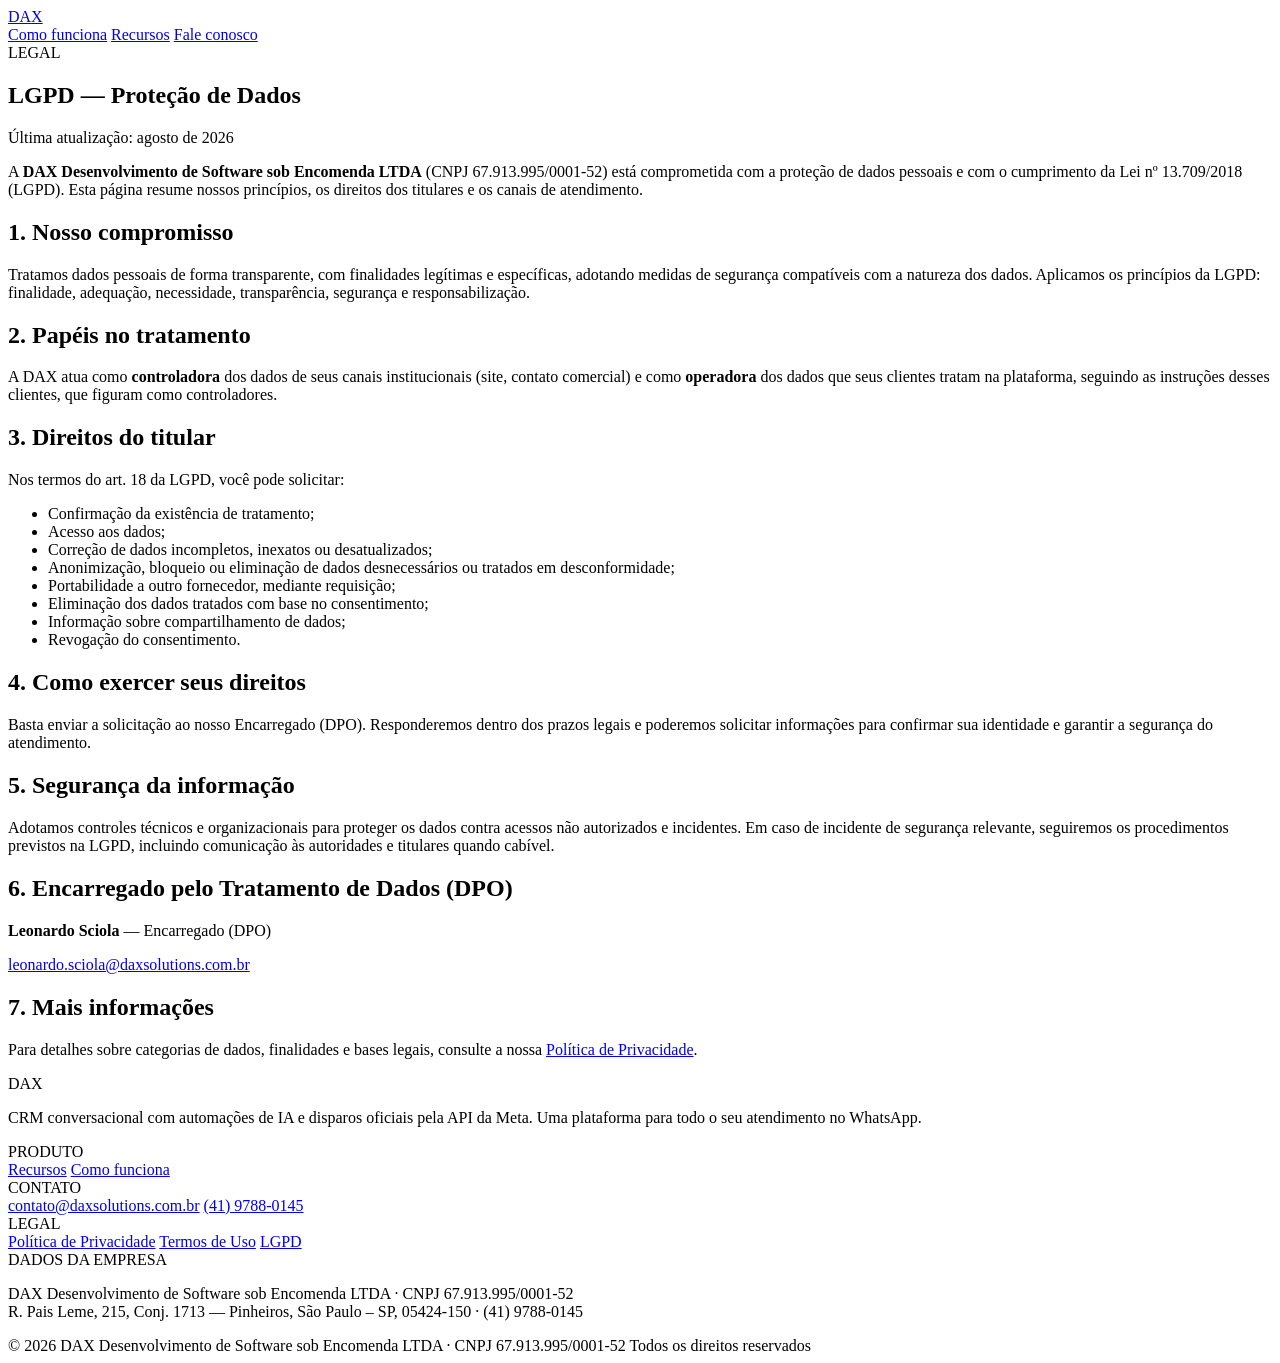
==== lgpd.html @ 5bae8de0 "Add legal pages (terms, privacy, LGPD)" ====
<!DOCTYPE html>
<html lang="pt-BR">
<head>
<meta charset="utf-8">
<meta name="viewport" content="width=device-width, initial-scale=1">
<title>LGPD — Proteção de Dados — DAX</title>
<meta name="description" content="Princípios da DAX na proteção de dados pessoais, direitos dos titulares previstos na LGPD e canais de atendimento do Encarregado (DPO).">
<meta name="theme-color" content="#0B1F3A">
<link rel="canonical" href="https://daxsolutions.com.br/lgpd.html">
<link rel="icon" type="image/svg+xml" href="assets/dax-mark.svg">

<meta property="og:type" content="article">
<meta property="og:site_name" content="DAX">
<meta property="og:locale" content="pt_BR">
<meta property="og:url" content="https://daxsolutions.com.br/lgpd.html">
<meta property="og:title" content="LGPD — Proteção de Dados — DAX">
<meta property="og:description" content="Princípios da DAX na proteção de dados pessoais, direitos dos titulares previstos na LGPD e canais de atendimento do Encarregado (DPO).">
<meta property="og:image" content="https://daxsolutions.com.br/assets/og-image.png">
<meta name="twitter:card" content="summary_large_image">
<meta name="twitter:image" content="https://daxsolutions.com.br/assets/og-image.png">

<link rel="preconnect" href="https://fonts.googleapis.com">
<link rel="preconnect" href="https://fonts.gstatic.com" crossorigin>
<link href="https://fonts.googleapis.com/css2?family=Sora:wght@400;500;600;700;800&family=IBM+Plex+Sans:wght@400;500;600;700&display=swap" rel="stylesheet">
<link rel="stylesheet" href="css/base.css">
<link rel="stylesheet" href="css/legal.css">
</head>
<body>
<div class="page">

  <!-- NAV -->
  <header class="site-header">
    <nav class="site-nav" aria-label="Navegação principal">
      <a href="./" class="wordmark wordmark--nav" aria-label="DAX — página inicial">DA<span class="x">X</span></a>
      <div class="nav-links">
        <a href="./#como-funciona" class="nav-link">Como funciona</a>
        <a href="./#recursos" class="nav-link">Recursos</a>
        <a href="mailto:contato@daxsolutions.com.br" class="btn btn-dark btn-nav">Fale conosco</a>
      </div>
    </nav>
  </header>

  <main>

  <section class="legal-hero">
    <div class="legal-hero-glow" aria-hidden="true"></div>
    <div class="legal-hero-inner">
      <div class="legal-overline">LEGAL</div>
      <h1 class="legal-title">LGPD — Proteção de Dados</h1>
      <p class="legal-updated">Última atualização: agosto de 2026</p>
    </div>
  </section>

  <section class="legal-content">

    <div class="callout">
      <p>A <strong>DAX Desenvolvimento de Software sob Encomenda LTDA</strong> (CNPJ 67.913.995/0001-52) está comprometida com a proteção de dados pessoais e com o cumprimento da Lei nº 13.709/2018 (LGPD). Esta página resume nossos princípios, os direitos dos titulares e os canais de atendimento.</p>
    </div>

    <h2>1. Nosso compromisso</h2>
    <p>Tratamos dados pessoais de forma transparente, com finalidades legítimas e específicas, adotando medidas de segurança compatíveis com a natureza dos dados. Aplicamos os princípios da LGPD: finalidade, adequação, necessidade, transparência, segurança e responsabilização.</p>

    <h2>2. Papéis no tratamento</h2>
    <p>A DAX atua como <strong>controladora</strong> dos dados de seus canais institucionais (site, contato comercial) e como <strong>operadora</strong> dos dados que seus clientes tratam na plataforma, seguindo as instruções desses clientes, que figuram como controladores.</p>

    <h2>3. Direitos do titular</h2>
    <p class="lead-in">Nos termos do art. 18 da LGPD, você pode solicitar:</p>
    <ul>
      <li>Confirmação da existência de tratamento;</li>
      <li>Acesso aos dados;</li>
      <li>Correção de dados incompletos, inexatos ou desatualizados;</li>
      <li>Anonimização, bloqueio ou eliminação de dados desnecessários ou tratados em desconformidade;</li>
      <li>Portabilidade a outro fornecedor, mediante requisição;</li>
      <li>Eliminação dos dados tratados com base no consentimento;</li>
      <li>Informação sobre compartilhamento de dados;</li>
      <li>Revogação do consentimento.</li>
    </ul>

    <h2>4. Como exercer seus direitos</h2>
    <p>Basta enviar a solicitação ao nosso Encarregado (DPO). Responderemos dentro dos prazos legais e poderemos solicitar informações para confirmar sua identidade e garantir a segurança do atendimento.</p>

    <h2>5. Segurança da informação</h2>
    <p>Adotamos controles técnicos e organizacionais para proteger os dados contra acessos não autorizados e incidentes. Em caso de incidente de segurança relevante, seguiremos os procedimentos previstos na LGPD, incluindo comunicação às autoridades e titulares quando cabível.</p>

    <h2>6. Encarregado pelo Tratamento de Dados (DPO)</h2>
    <div class="callout callout--indigo">
      <p><strong>Leonardo Sciola</strong> — Encarregado (DPO)</p>
      <p><a href="mailto:leonardo.sciola@daxsolutions.com.br">leonardo.sciola@daxsolutions.com.br</a></p>
    </div>

    <h2>7. Mais informações</h2>
    <p>Para detalhes sobre categorias de dados, finalidades e bases legais, consulte a nossa <a href="politica-de-privacidade.html">Política de Privacidade</a>.</p>

  </section>

  </main>

  <!-- FOOTER -->
  <footer class="site-footer">
    <div class="footer-top">
      <div class="footer-brand">
        <span class="wordmark wordmark--footer footer-brand-mark">DA<span class="x">X</span></span>
        <p class="footer-brand-desc">CRM conversacional com automações de IA e disparos oficiais pela API da Meta. Uma plataforma para todo o seu atendimento no WhatsApp.</p>
      </div>
      <div>
        <div class="footer-heading">PRODUTO</div>
        <div class="footer-col-links">
          <a href="./#recursos" class="footer-link">Recursos</a>
          <a href="./#como-funciona" class="footer-link">Como funciona</a>
        </div>
      </div>
      <div>
        <div class="footer-heading">CONTATO</div>
        <div class="footer-col-links">
          <a href="mailto:contato@daxsolutions.com.br" class="footer-link">contato@daxsolutions.com.br</a>
          <a href="tel:+554197880145" class="footer-link">(41)&nbsp;9788-0145</a>
        </div>
      </div>
      <div>
        <div class="footer-heading">LEGAL</div>
        <div class="footer-col-links">
          <a href="politica-de-privacidade.html" class="footer-link">Política de Privacidade</a>
          <a href="termos-de-uso.html" class="footer-link">Termos de Uso</a>
          <a href="lgpd.html" class="footer-link footer-link--current" aria-current="page">LGPD</a>
        </div>
      </div>
    </div>

    <div class="footer-company">
      <div class="footer-heading">DADOS DA EMPRESA</div>
      <p>DAX Desenvolvimento de Software sob Encomenda LTDA · CNPJ 67.913.995/0001-52<br>R. Pais Leme, 215, Conj. 1713 — Pinheiros, São Paulo – SP, 05424-150 · (41) 9788-0145</p>
    </div>
    <div class="footer-bottom">
      <span>© 2026 DAX Desenvolvimento de Software sob Encomenda LTDA · CNPJ 67.913.995/0001-52</span>
      <span>Todos os direitos reservados</span>
    </div>
  </footer>

</div>
</body>
</html>
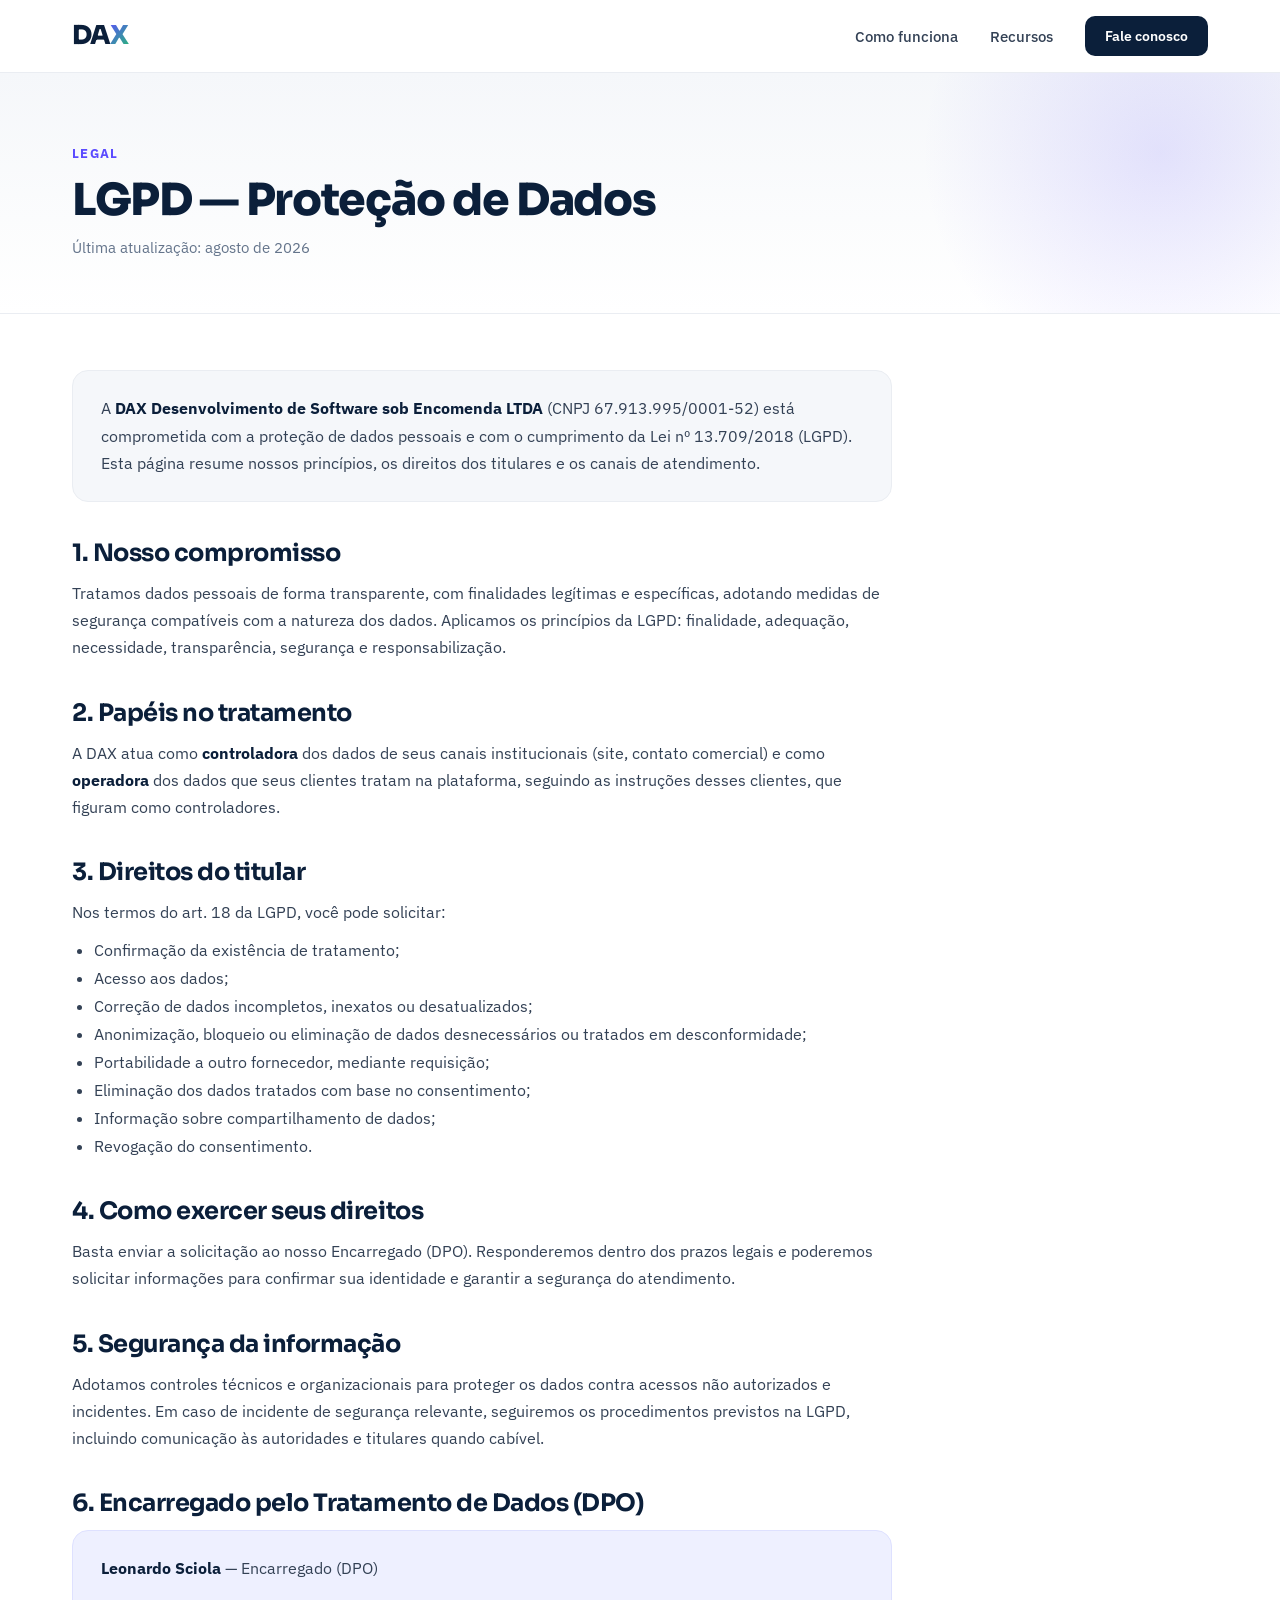
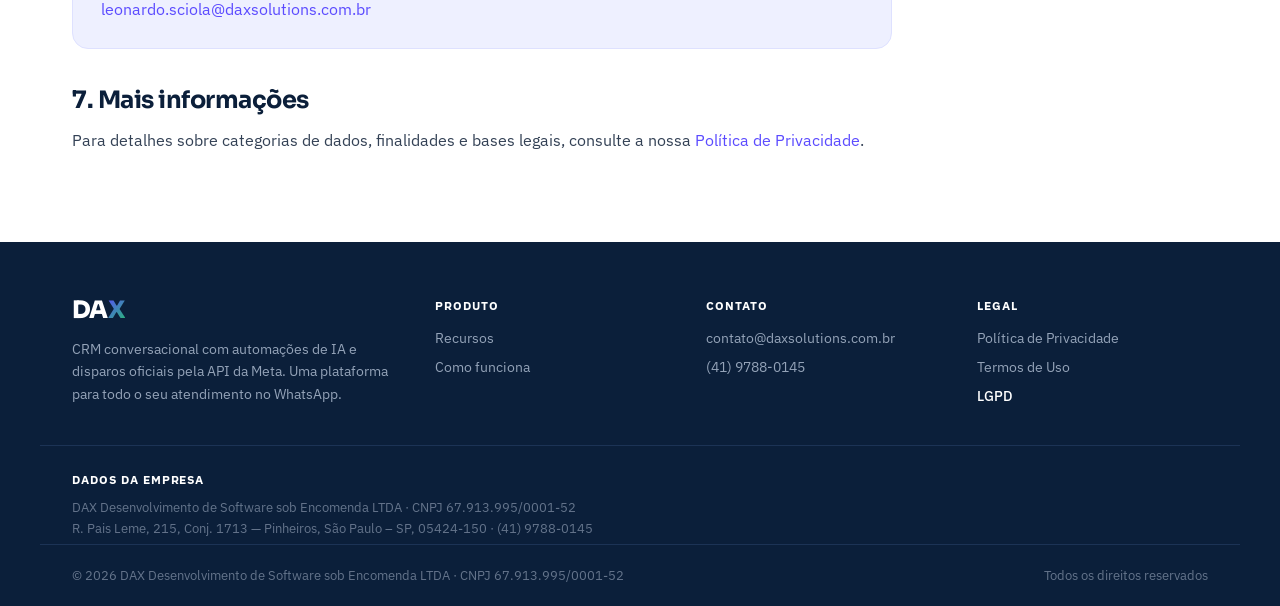
==== commit edc9fc91: "Link legal pages without the .html extension" ====
--- a/lgpd.html
+++ b/lgpd.html
@@ -6,13 +6,13 @@
 <title>LGPD — Proteção de Dados — DAX</title>
 <meta name="description" content="Princípios da DAX na proteção de dados pessoais, direitos dos titulares previstos na LGPD e canais de atendimento do Encarregado (DPO).">
 <meta name="theme-color" content="#0B1F3A">
-<link rel="canonical" href="https://daxsolutions.com.br/lgpd.html">
+<link rel="canonical" href="https://daxsolutions.com.br/lgpd">
 <link rel="icon" type="image/svg+xml" href="assets/dax-mark.svg">
 
 <meta property="og:type" content="article">
 <meta property="og:site_name" content="DAX">
 <meta property="og:locale" content="pt_BR">
-<meta property="og:url" content="https://daxsolutions.com.br/lgpd.html">
+<meta property="og:url" content="https://daxsolutions.com.br/lgpd">
 <meta property="og:title" content="LGPD — Proteção de Dados — DAX">
 <meta property="og:description" content="Princípios da DAX na proteção de dados pessoais, direitos dos titulares previstos na LGPD e canais de atendimento do Encarregado (DPO).">
 <meta property="og:image" content="https://daxsolutions.com.br/assets/og-image.png">
@@ -89,7 +89,7 @@
     </div>
 
     <h2>7. Mais informações</h2>
-    <p>Para detalhes sobre categorias de dados, finalidades e bases legais, consulte a nossa <a href="politica-de-privacidade.html">Política de Privacidade</a>.</p>
+    <p>Para detalhes sobre categorias de dados, finalidades e bases legais, consulte a nossa <a href="politica-de-privacidade">Política de Privacidade</a>.</p>
 
   </section>
 
@@ -119,9 +119,9 @@
       <div>
         <div class="footer-heading">LEGAL</div>
         <div class="footer-col-links">
-          <a href="politica-de-privacidade.html" class="footer-link">Política de Privacidade</a>
-          <a href="termos-de-uso.html" class="footer-link">Termos de Uso</a>
-          <a href="lgpd.html" class="footer-link footer-link--current" aria-current="page">LGPD</a>
+          <a href="politica-de-privacidade" class="footer-link">Política de Privacidade</a>
+          <a href="termos-de-uso" class="footer-link">Termos de Uso</a>
+          <a href="lgpd" class="footer-link footer-link--current" aria-current="page">LGPD</a>
         </div>
       </div>
     </div>
--- a/css/base.css
+++ b/css/base.css
@@ -0,0 +1,148 @@
+/* DAX — fundamentos: reset, tipografia, animações, nav, botões, rodapé */
+
+* { box-sizing: border-box; }
+html, body { margin: 0; padding: 0; }
+
+body {
+  font-family: 'IBM Plex Sans', system-ui, sans-serif;
+  color: #0B1F3A;
+  background: #FFFFFF;
+  -webkit-font-smoothing: antialiased;
+}
+
+a { color: #5B4BFF; text-decoration: none; }
+a:hover { color: #23C16B; }
+::selection { background: #5B4BFF; color: #fff; }
+
+img, svg { max-width: 100%; }
+
+.page { width: 100%; overflow-x: hidden; background: #FFFFFF; }
+
+@keyframes daxFloat { 0%, 100% { transform: translateY(0); } 50% { transform: translateY(-10px); } }
+@keyframes daxRise  { 0% { transform: scaleY(0.15); } 100% { transform: scaleY(1); } }
+@keyframes daxPulse { 0%, 100% { opacity: .55; } 50% { opacity: 1; } }
+
+@media (prefers-reduced-motion: reduce) {
+  * { animation-duration: .01ms !important; animation-iteration-count: 1 !important; transition-duration: .01ms !important; }
+}
+
+/* Wordmark */
+
+.wordmark {
+  display: inline-block;
+  font-family: 'Sora', sans-serif;
+  font-weight: 800;
+  letter-spacing: -0.03em;
+  line-height: 1;
+  color: #0B1F3A;
+}
+.wordmark .x {
+  background: linear-gradient(135deg, #5B4BFF 0%, #23C16B 100%);
+  -webkit-background-clip: text;
+  background-clip: text;
+  color: transparent;
+}
+.wordmark--nav { font-size: 26px; }
+.wordmark--legal { font-size: 24px; }
+.wordmark--footer { font-size: 24px; color: #fff; }
+a.wordmark:hover { color: #0B1F3A; }
+
+/* Nav */
+
+.site-header {
+  position: sticky;
+  top: 0;
+  z-index: 50;
+  backdrop-filter: blur(12px);
+  -webkit-backdrop-filter: blur(12px);
+  background: rgba(255, 255, 255, 0.82);
+  border-bottom: 1px solid #EAEDF2;
+}
+.site-nav {
+  max-width: 1200px;
+  margin: 0 auto;
+  padding: 16px 32px;
+  display: flex;
+  align-items: center;
+  justify-content: space-between;
+}
+.site-nav--legal { max-width: 1120px; }
+.nav-links { display: flex; align-items: center; gap: 32px; }
+.nav-link { color: #334155; font-size: 15px; font-weight: 500; }
+.nav-link:hover { color: #5B4BFF; }
+
+/* Botões */
+
+.btn {
+  display: inline-block;
+  font-weight: 600;
+  border-radius: 12px;
+  transition: background .2s;
+}
+.btn-dark { background: #0B1F3A; color: #fff; }
+.btn-dark:hover { background: #5B4BFF; color: #fff; }
+.btn-primary { background: #5B4BFF; color: #fff; }
+.btn-primary:hover { background: #4338CA; color: #fff; }
+.btn-nav { font-size: 14px; padding: 11px 20px; border-radius: 10px; }
+.btn-lg { font-size: 16px; padding: 16px 32px; }
+.btn-cta { font-size: 16px; padding: 16px 34px; }
+
+/* Rodapé (compartilhado por todas as páginas) */
+
+.site-footer { background: #0B1F3A; color: #94A3B8; }
+.footer-heading {
+  font-size: 12px;
+  font-weight: 700;
+  letter-spacing: 0.08em;
+  color: #fff;
+  margin-bottom: 16px;
+}
+.footer-link { color: #94A3B8; font-size: 14px; }
+.footer-link:hover { color: #fff; }
+.footer-link--current { color: #fff; font-weight: 500; }
+.footer-top {
+  max-width: 1200px;
+  margin: 0 auto;
+  padding: 56px 32px 40px;
+  display: grid;
+  grid-template-columns: 1.4fr 1fr 1fr 1fr;
+  gap: 40px;
+}
+.footer-brand-mark { display: block; margin-bottom: 16px; }
+.footer-brand-desc { font-size: 14px; line-height: 1.6; color: #94A3B8; margin: 0; max-width: 320px; }
+.footer-col-links { display: flex; flex-direction: column; gap: 11px; }
+.footer-company {
+  border-top: 1px solid #1C3355;
+  max-width: 1200px;
+  margin: 0 auto;
+  padding: 26px 32px 4px;
+}
+.footer-company .footer-heading { margin-bottom: 10px; }
+.footer-company p { font-size: 13px; line-height: 1.65; color: #64748B; margin: 0; max-width: 720px; }
+.footer-bottom {
+  border-top: 1px solid #1C3355;
+  max-width: 1200px;
+  margin: 0 auto;
+  padding: 22px 32px;
+  display: flex;
+  justify-content: space-between;
+  flex-wrap: wrap;
+  gap: 12px;
+}
+.footer-bottom span { font-size: 13px; color: #64748B; }
+
+/* Responsivo (nav + rodapé) */
+
+@media (max-width: 960px) {
+  .footer-top { grid-template-columns: 1fr 1fr; gap: 32px 40px; padding: 48px 32px 36px; }
+  .footer-brand { grid-column: 1 / -1; }
+  .footer-brand-desc { max-width: none; }
+}
+
+@media (max-width: 600px) {
+  .site-nav { padding: 14px 20px; }
+  .nav-links .nav-link { display: none; }
+  .footer-top { grid-template-columns: 1fr; gap: 32px; padding: 44px 20px 32px; }
+  .footer-company { padding: 26px 20px 4px; }
+  .footer-bottom { padding: 22px 20px; }
+}
--- a/css/legal.css
+++ b/css/legal.css
@@ -0,0 +1,98 @@
+/* DAX — páginas legais (termos, privacidade, LGPD)
+   Reaproveitam nav, rodapé e a linguagem de seções da landing. */
+
+.legal-hero {
+  position: relative;
+  background: linear-gradient(180deg, #F5F7FA 0%, #FFFFFF 100%);
+  border-bottom: 1px solid #EAEDF2;
+  overflow: hidden;
+}
+.legal-hero-glow {
+  position: absolute;
+  top: -160px;
+  right: -120px;
+  width: 480px;
+  height: 480px;
+  border-radius: 50%;
+  background: radial-gradient(circle, rgba(91, 75, 255, 0.14) 0%, rgba(91, 75, 255, 0) 70%);
+  pointer-events: none;
+}
+.legal-hero-inner {
+  position: relative;
+  max-width: 1200px;
+  margin: 0 auto;
+  padding: 72px 32px 56px;
+}
+.legal-overline {
+  font-size: 13px;
+  font-weight: 700;
+  letter-spacing: 0.1em;
+  color: #5B4BFF;
+  margin-bottom: 14px;
+}
+.legal-title {
+  font-family: 'Sora', sans-serif;
+  font-weight: 800;
+  font-size: 44px;
+  line-height: 1.1;
+  letter-spacing: -0.03em;
+  margin: 0 0 14px;
+  color: #0B1F3A;
+  max-width: 820px;
+  text-wrap: balance;
+}
+.legal-updated { font-size: 15px; color: #64748B; margin: 0; }
+
+/* Corpo: alinhado à esquerda do contêiner de 1200px (como as seções da
+   landing), com a medida de leitura limitada a 820px. */
+
+.legal-content { max-width: 1200px; margin: 0 auto; padding: 56px 32px 88px; }
+.legal-content > * { max-width: 820px; }
+
+.callout {
+  background: #F5F7FA;
+  border: 1px solid #EAEDF2;
+  border-radius: 16px;
+  padding: 24px 28px;
+  margin: 0 0 12px;
+}
+.callout p { font-size: 15px; line-height: 1.65; color: #475569; margin: 0; }
+.callout p + p { margin-top: 6px; }
+.callout strong { color: #0B1F3A; }
+.callout--indigo { background: #EEF0FF; border-color: #DEE1FF; margin: 0 0 14px; }
+.callout--indigo p { font-size: 16px; line-height: 1.7; color: #334155; }
+
+.legal-content h2 {
+  font-family: 'Sora', sans-serif;
+  font-weight: 700;
+  font-size: 24px;
+  letter-spacing: -0.02em;
+  margin: 36px 0 12px;
+  color: #0B1F3A;
+}
+.legal-content p { font-size: 16px; line-height: 1.7; color: #334155; margin: 0 0 14px; }
+.legal-content p:last-child { margin-bottom: 0; }
+.legal-content p.lead-in { margin-bottom: 10px; }
+.legal-content p.contact-line { margin-bottom: 6px; }
+.legal-content ul {
+  font-size: 16px;
+  line-height: 1.75;
+  color: #334155;
+  margin: 0 0 14px;
+  padding-left: 22px;
+}
+.legal-content strong { color: #0B1F3A; }
+
+@media (max-width: 960px) {
+  .legal-hero-inner { padding: 56px 32px 44px; }
+  .legal-title { font-size: 36px; }
+  .legal-content { padding: 48px 32px 72px; }
+}
+
+@media (max-width: 600px) {
+  .legal-hero-inner { padding: 44px 20px 36px; }
+  .legal-title { font-size: 30px; }
+  .legal-content { padding: 40px 20px 56px; }
+  .legal-content h2 { font-size: 21px; margin-top: 30px; }
+  .callout { padding: 20px 22px; }
+}
